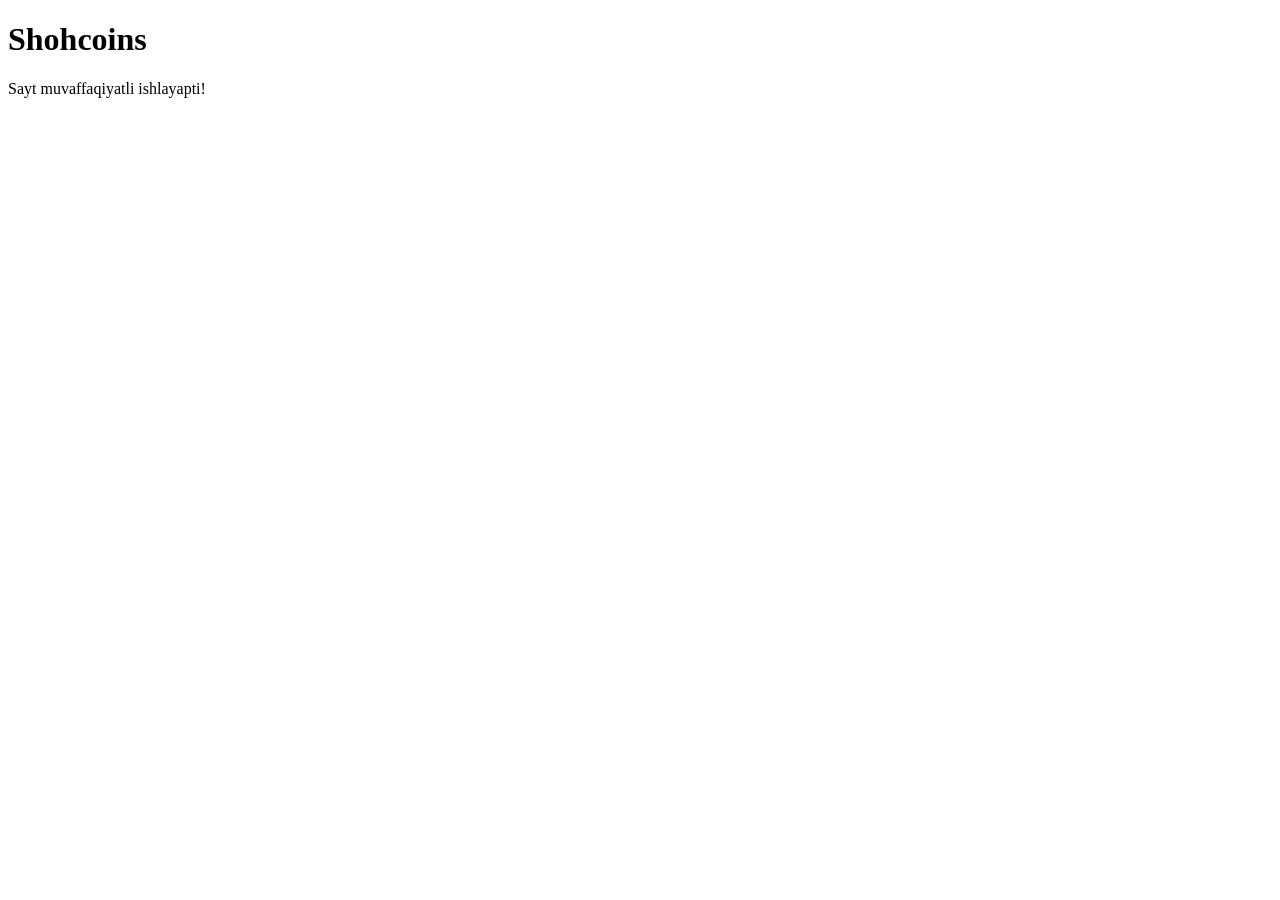
==== templates/index.html @ c984e343 "index.html" ====
<!DOCTYPE html>
<html lang="uz">
<head>
    <meta charset="UTF-8">
    <meta name="viewport" content="width=device-width, initial-scale=1.0">
    <title>Shohcoins</title>
</head>
<body>
    <h1>Shohcoins</h1>
    <p>Sayt muvaffaqiyatli ishlayapti!</p>
</body>
</html>
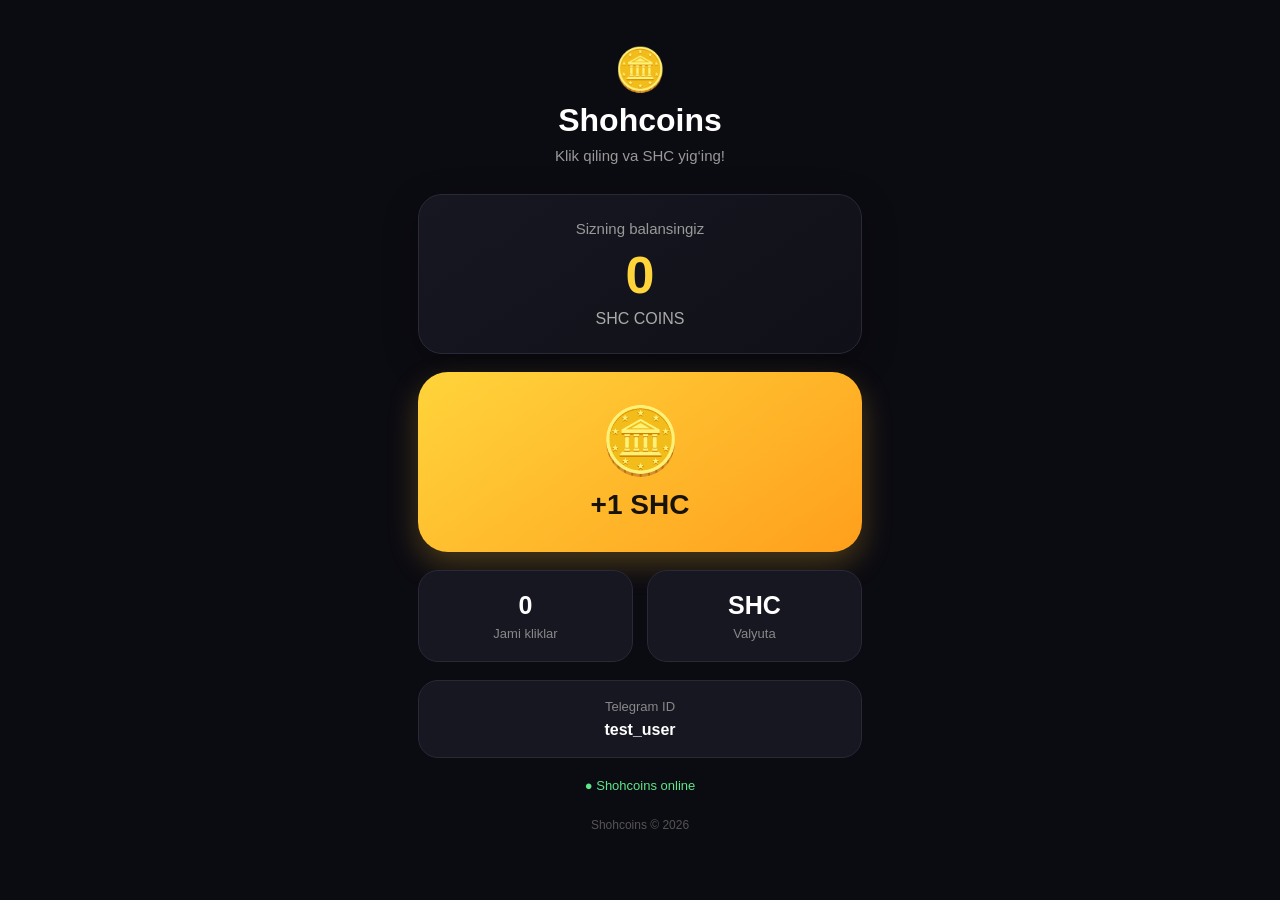
==== commit a377ea34: "index.html" ====
--- a/templates/index.html
+++ b/templates/index.html
@@ -3,10 +3,295 @@
 <head>
     <meta charset="UTF-8">
     <meta name="viewport" content="width=device-width, initial-scale=1.0">
+
     <title>Shohcoins</title>
+
+    <style>
+        * {
+            box-sizing: border-box;
+            margin: 0;
+            padding: 0;
+        }
+
+        body {
+            font-family: Arial, sans-serif;
+            min-height: 100vh;
+            background: #0b0b12;
+            color: white;
+            display: flex;
+            justify-content: center;
+        }
+
+        .container {
+            width: 100%;
+            max-width: 480px;
+            min-height: 100vh;
+            padding: 25px 18px;
+        }
+
+        .header {
+            text-align: center;
+            margin-top: 20px;
+            margin-bottom: 30px;
+        }
+
+        .logo {
+            font-size: 42px;
+            margin-bottom: 8px;
+        }
+
+        .title {
+            font-size: 32px;
+            font-weight: 800;
+        }
+
+        .subtitle {
+            color: #999;
+            margin-top: 8px;
+            font-size: 15px;
+        }
+
+        .card {
+            background: linear-gradient(145deg, #171722, #101018);
+            border: 1px solid #292938;
+            border-radius: 24px;
+            padding: 25px;
+            text-align: center;
+            margin-bottom: 18px;
+            box-shadow: 0 10px 35px rgba(0,0,0,0.3);
+        }
+
+        .balance-label {
+            color: #999;
+            font-size: 15px;
+            margin-bottom: 8px;
+        }
+
+        .balance {
+            font-size: 52px;
+            font-weight: 900;
+            color: #ffd43b;
+        }
+
+        .coin-name {
+            color: #aaa;
+            margin-top: 5px;
+        }
+
+        .click-button {
+            width: 100%;
+            height: 180px;
+            border: none;
+            border-radius: 30px;
+            background: linear-gradient(145deg, #ffd43b, #ff9f1c);
+            color: #17120a;
+            font-size: 28px;
+            font-weight: 900;
+            cursor: pointer;
+            box-shadow: 0 12px 30px rgba(255, 190, 40, 0.25);
+            transition: transform 0.1s, box-shadow 0.1s;
+            margin-bottom: 18px;
+        }
+
+        .click-button:active {
+            transform: scale(0.96);
+            box-shadow: 0 5px 15px rgba(255, 190, 40, 0.2);
+        }
+
+        .coin {
+            font-size: 65px;
+            display: block;
+            margin-bottom: 10px;
+        }
+
+        .stats {
+            display: grid;
+            grid-template-columns: 1fr 1fr;
+            gap: 14px;
+        }
+
+        .stat {
+            background: #171722;
+            border: 1px solid #292938;
+            border-radius: 20px;
+            padding: 20px 10px;
+            text-align: center;
+        }
+
+        .stat-number {
+            font-size: 25px;
+            font-weight: 800;
+            color: #fff;
+        }
+
+        .stat-label {
+            color: #888;
+            font-size: 13px;
+            margin-top: 6px;
+        }
+
+        .telegram-box {
+            margin-top: 18px;
+            background: #171722;
+            border: 1px solid #292938;
+            border-radius: 20px;
+            padding: 18px;
+            text-align: center;
+        }
+
+        .telegram-title {
+            color: #888;
+            font-size: 13px;
+            margin-bottom: 7px;
+        }
+
+        .telegram-id {
+            font-weight: bold;
+            word-break: break-all;
+        }
+
+        .status {
+            text-align: center;
+            color: #5ee68a;
+            font-size: 13px;
+            margin-top: 20px;
+        }
+
+        .footer {
+            text-align: center;
+            color: #555;
+            font-size: 12px;
+            margin-top: 25px;
+            padding-bottom: 20px;
+        }
+    </style>
 </head>
+
 <body>
-    <h1>Shohcoins</h1>
-    <p>Sayt muvaffaqiyatli ishlayapti!</p>
+
+<div class="container">
+
+    <div class="header">
+        <div class="logo">🪙</div>
+        <div class="title">Shohcoins</div>
+        <div class="subtitle">Klik qiling va SHC yig‘ing!</div>
+    </div>
+
+    <div class="card">
+        <div class="balance-label">Sizning balansingiz</div>
+
+        <div class="balance" id="balance">0</div>
+
+        <div class="coin-name">SHC COINS</div>
+    </div>
+
+    <button class="click-button" onclick="clickCoin()">
+        <span class="coin">🪙</span>
+        +1 SHC
+    </button>
+
+    <div class="stats">
+
+        <div class="stat">
+            <div class="stat-number" id="clicks">0</div>
+            <div class="stat-label">Jami kliklar</div>
+        </div>
+
+        <div class="stat">
+            <div class="stat-number">SHC</div>
+            <div class="stat-label">Valyuta</div>
+        </div>
+
+    </div>
+
+    <div class="telegram-box">
+        <div class="telegram-title">Telegram ID</div>
+        <div class="telegram-id" id="telegramId">
+            Aniqlanmoqda...
+        </div>
+    </div>
+
+    <div class="status">
+        ● Shohcoins online
+    </div>
+
+    <div class="footer">
+        Shohcoins © 2026
+    </div>
+
+</div>
+
+<script>
+
+    // Telegram ID
+    // Hozircha test uchun
+    let telegramId = "test_user";
+
+    // Sahifa ochilganda ma'lumotlarni olish
+    document.getElementById("telegramId").innerText = telegramId;
+
+    // Balans
+    let balance = 0;
+    let clicks = 0;
+
+
+    async function clickCoin() {
+
+        const button = document.querySelector(".click-button");
+
+        button.style.transform = "scale(0.96)";
+
+        setTimeout(() => {
+            button.style.transform = "scale(1)";
+        }, 100);
+
+
+        try {
+
+            const response = await fetch("/click", {
+
+                method: "POST",
+
+                headers: {
+                    "Content-Type": "application/json"
+                },
+
+                body: JSON.stringify({
+                    telegram_id: telegramId
+                })
+
+            });
+
+
+            if (!response.ok) {
+                throw new Error("Server xatosi");
+            }
+
+
+            const data = await response.json();
+
+
+            balance = data.balance;
+
+            clicks++;
+
+
+            document.getElementById("balance").innerText = balance;
+
+            document.getElementById("clicks").innerText = clicks;
+
+
+        } catch (error) {
+
+            console.error(error);
+
+            alert("Server bilan bog‘lanishda xatolik!");
+
+        }
+
+    }
+
+</script>
+
 </body>
 </html>
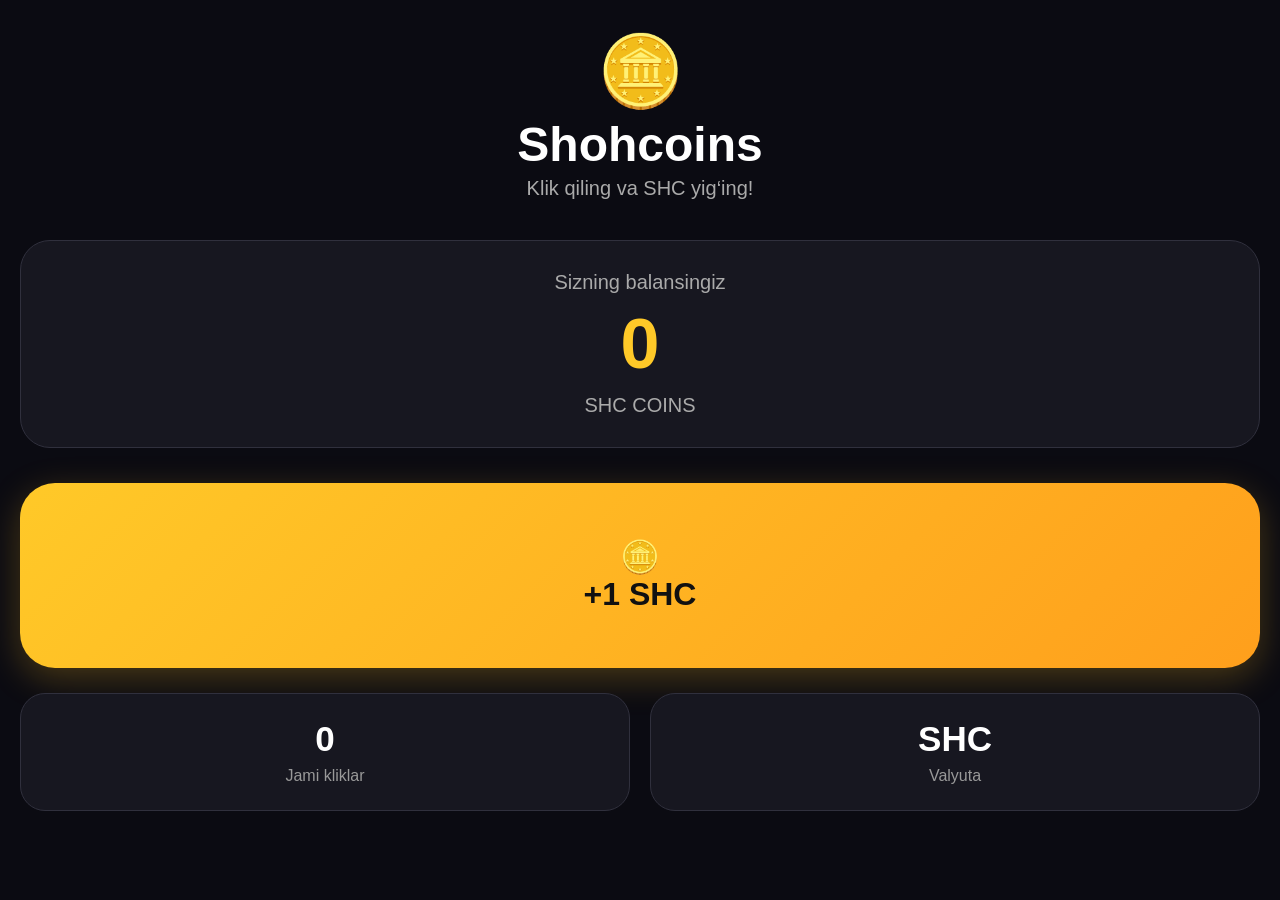
==== commit c2486e23: "index.html" ====
--- a/templates/index.html
+++ b/templates/index.html
@@ -3,295 +3,185 @@
 <head>
     <meta charset="UTF-8">
     <meta name="viewport" content="width=device-width, initial-scale=1.0">
+    <title>Shohcoins</title>
 
-    <title>Shohcoins</title>
+    <script src="https://telegram.org/js/telegram-web-app.js"></script>
 
     <style>
         * {
             box-sizing: border-box;
-            margin: 0;
-            padding: 0;
         }
 
         body {
-            font-family: Arial, sans-serif;
+            margin: 0;
             min-height: 100vh;
             background: #0b0b12;
             color: white;
-            display: flex;
-            justify-content: center;
+            font-family: Arial, sans-serif;
+            text-align: center;
+            padding: 30px 20px;
         }
 
-        .container {
-            width: 100%;
-            max-width: 480px;
-            min-height: 100vh;
-            padding: 25px 18px;
+        .coin {
+            font-size: 70px;
         }
 
-        .header {
-            text-align: center;
-            margin-top: 20px;
-            margin-bottom: 30px;
-        }
-
-        .logo {
-            font-size: 42px;
-            margin-bottom: 8px;
-        }
-
-        .title {
-            font-size: 32px;
-            font-weight: 800;
+        h1 {
+            font-size: 48px;
+            margin: 5px 0;
         }
 
         .subtitle {
-            color: #999;
-            margin-top: 8px;
-            font-size: 15px;
-        }
-
-        .card {
-            background: linear-gradient(145deg, #171722, #101018);
-            border: 1px solid #292938;
-            border-radius: 24px;
-            padding: 25px;
-            text-align: center;
-            margin-bottom: 18px;
-            box-shadow: 0 10px 35px rgba(0,0,0,0.3);
-        }
-
-        .balance-label {
-            color: #999;
-            font-size: 15px;
-            margin-bottom: 8px;
+            color: #aaa;
+            font-size: 20px;
         }
 
         .balance {
-            font-size: 52px;
-            font-weight: 900;
-            color: #ffd43b;
+            margin-top: 40px;
+            padding: 30px;
+            border-radius: 30px;
+            background: #171720;
+            border: 1px solid #30303d;
         }
 
-        .coin-name {
+        .balance-title {
             color: #aaa;
-            margin-top: 5px;
+            font-size: 20px;
         }
 
-        .click-button {
-            width: 100%;
-            height: 180px;
-            border: none;
-            border-radius: 30px;
-            background: linear-gradient(145deg, #ffd43b, #ff9f1c);
-            color: #17120a;
-            font-size: 28px;
-            font-weight: 900;
-            cursor: pointer;
-            box-shadow: 0 12px 30px rgba(255, 190, 40, 0.25);
-            transition: transform 0.1s, box-shadow 0.1s;
-            margin-bottom: 18px;
+        #balance {
+            font-size: 70px;
+            font-weight: bold;
+            color: #ffc928;
+            margin: 10px;
         }
 
-        .click-button:active {
-            transform: scale(0.96);
-            box-shadow: 0 5px 15px rgba(255, 190, 40, 0.2);
+        .click-btn {
+            width: 100%;
+            margin-top: 35px;
+            padding: 55px 20px;
+            border: none;
+            border-radius: 35px;
+            background: linear-gradient(135deg, #ffc928, #ff9f1c);
+            font-size: 32px;
+            font-weight: bold;
+            color: #111;
+            cursor: pointer;
+            box-shadow: 0 10px 35px rgba(255, 190, 30, 0.25);
         }
 
-        .coin {
-            font-size: 65px;
-            display: block;
-            margin-bottom: 10px;
+        .click-btn:active {
+            transform: scale(0.97);
         }
 
         .stats {
-            display: grid;
-            grid-template-columns: 1fr 1fr;
-            gap: 14px;
+            display: flex;
+            gap: 20px;
+            margin-top: 25px;
         }
 
         .stat {
-            background: #171722;
-            border: 1px solid #292938;
-            border-radius: 20px;
-            padding: 20px 10px;
-            text-align: center;
+            flex: 1;
+            background: #171720;
+            border: 1px solid #30303d;
+            border-radius: 25px;
+            padding: 25px 10px;
         }
 
-        .stat-number {
-            font-size: 25px;
-            font-weight: 800;
-            color: #fff;
+        .number {
+            font-size: 35px;
+            font-weight: bold;
         }
 
-        .stat-label {
-            color: #888;
-            font-size: 13px;
-            margin-top: 6px;
-        }
-
-        .telegram-box {
-            margin-top: 18px;
-            background: #171722;
-            border: 1px solid #292938;
-            border-radius: 20px;
-            padding: 18px;
-            text-align: center;
-        }
-
-        .telegram-title {
-            color: #888;
-            font-size: 13px;
-            margin-bottom: 7px;
-        }
-
-        .telegram-id {
-            font-weight: bold;
-            word-break: break-all;
-        }
-
-        .status {
-            text-align: center;
-            color: #5ee68a;
-            font-size: 13px;
-            margin-top: 20px;
-        }
-
-        .footer {
-            text-align: center;
-            color: #555;
-            font-size: 12px;
-            margin-top: 25px;
-            padding-bottom: 20px;
+        .label {
+            color: #999;
+            margin-top: 8px;
         }
     </style>
 </head>
 
 <body>
 
-<div class="container">
+    <div class="coin">🪙</div>
 
-    <div class="header">
-        <div class="logo">🪙</div>
-        <div class="title">Shohcoins</div>
-        <div class="subtitle">Klik qiling va SHC yig‘ing!</div>
+    <h1>Shohcoins</h1>
+    <div class="subtitle">Klik qiling va SHC yig‘ing!</div>
+
+    <div class="balance">
+        <div class="balance-title">Sizning balansingiz</div>
+        <div id="balance">0</div>
+        <div class="balance-title">SHC COINS</div>
     </div>
 
-    <div class="card">
-        <div class="balance-label">Sizning balansingiz</div>
-
-        <div class="balance" id="balance">0</div>
-
-        <div class="coin-name">SHC COINS</div>
-    </div>
-
-    <button class="click-button" onclick="clickCoin()">
-        <span class="coin">🪙</span>
+    <button class="click-btn" onclick="addCoin()">
+        🪙<br>
         +1 SHC
     </button>
 
     <div class="stats">
-
         <div class="stat">
-            <div class="stat-number" id="clicks">0</div>
-            <div class="stat-label">Jami kliklar</div>
+            <div class="number" id="clicks">0</div>
+            <div class="label">Jami kliklar</div>
         </div>
 
         <div class="stat">
-            <div class="stat-number">SHC</div>
-            <div class="stat-label">Valyuta</div>
-        </div>
-
-    </div>
-
-    <div class="telegram-box">
-        <div class="telegram-title">Telegram ID</div>
-        <div class="telegram-id" id="telegramId">
-            Aniqlanmoqda...
+            <div class="number">SHC</div>
+            <div class="label">Valyuta</div>
         </div>
     </div>
 
-    <div class="status">
-        ● Shohcoins online
-    </div>
+    <script>
+        const tg = window.Telegram.WebApp;
+        tg.ready();
 
-    <div class="footer">
-        Shohcoins © 2026
-    </div>
+        let telegramId = "test_user";
 
-</div>
-
-<script>
-
-    // Telegram ID
-    // Hozircha test uchun
-    let telegramId = "test_user";
-
-    // Sahifa ochilganda ma'lumotlarni olish
-    document.getElementById("telegramId").innerText = telegramId;
-
-    // Balans
-    let balance = 0;
-    let clicks = 0;
-
-
-    async function clickCoin() {
-
-        const button = document.querySelector(".click-button");
-
-        button.style.transform = "scale(0.96)";
-
-        setTimeout(() => {
-            button.style.transform = "scale(1)";
-        }, 100);
-
-
-        try {
-
-            const response = await fetch("/click", {
-
-                method: "POST",
-
-                headers: {
-                    "Content-Type": "application/json"
-                },
-
-                body: JSON.stringify({
-                    telegram_id: telegramId
-                })
-
-            });
-
-
-            if (!response.ok) {
-                throw new Error("Server xatosi");
-            }
-
-
-            const data = await response.json();
-
-
-            balance = data.balance;
-
-            clicks++;
-
-
-            document.getElementById("balance").innerText = balance;
-
-            document.getElementById("clicks").innerText = clicks;
-
-
-        } catch (error) {
-
-            console.error(error);
-
-            alert("Server bilan bog‘lanishda xatolik!");
-
+        if (tg.initDataUnsafe &&
+            tg.initDataUnsafe.user &&
+            tg.initDataUnsafe.user.id) {
+            telegramId = String(tg.initDataUnsafe.user.id);
         }
 
-    }
+        async function loadUser() {
+            try {
+                const response = await fetch(
+                    "/user?telegram_id=" + encodeURIComponent(telegramId)
+                );
 
-</script>
+                const data = await response.json();
+
+                document.getElementById("balance").textContent = data.balance;
+                document.getElementById("clicks").textContent = data.clicks;
+
+            } catch (error) {
+                console.log("User yuklashda xato:", error);
+            }
+        }
+
+        async function addCoin() {
+            try {
+                const response = await fetch("/click", {
+                    method: "POST",
+                    headers: {
+                        "Content-Type": "application/json"
+                    },
+                    body: JSON.stringify({
+                        telegram_id: telegramId
+                    })
+                });
+
+                const data = await response.json();
+
+                document.getElementById("balance").textContent = data.balance;
+                document.getElementById("clicks").textContent = data.clicks;
+
+            } catch (error) {
+                console.log("Klik xatosi:", error);
+            }
+        }
+
+        loadUser();
+    </script>
 
 </body>
 </html>
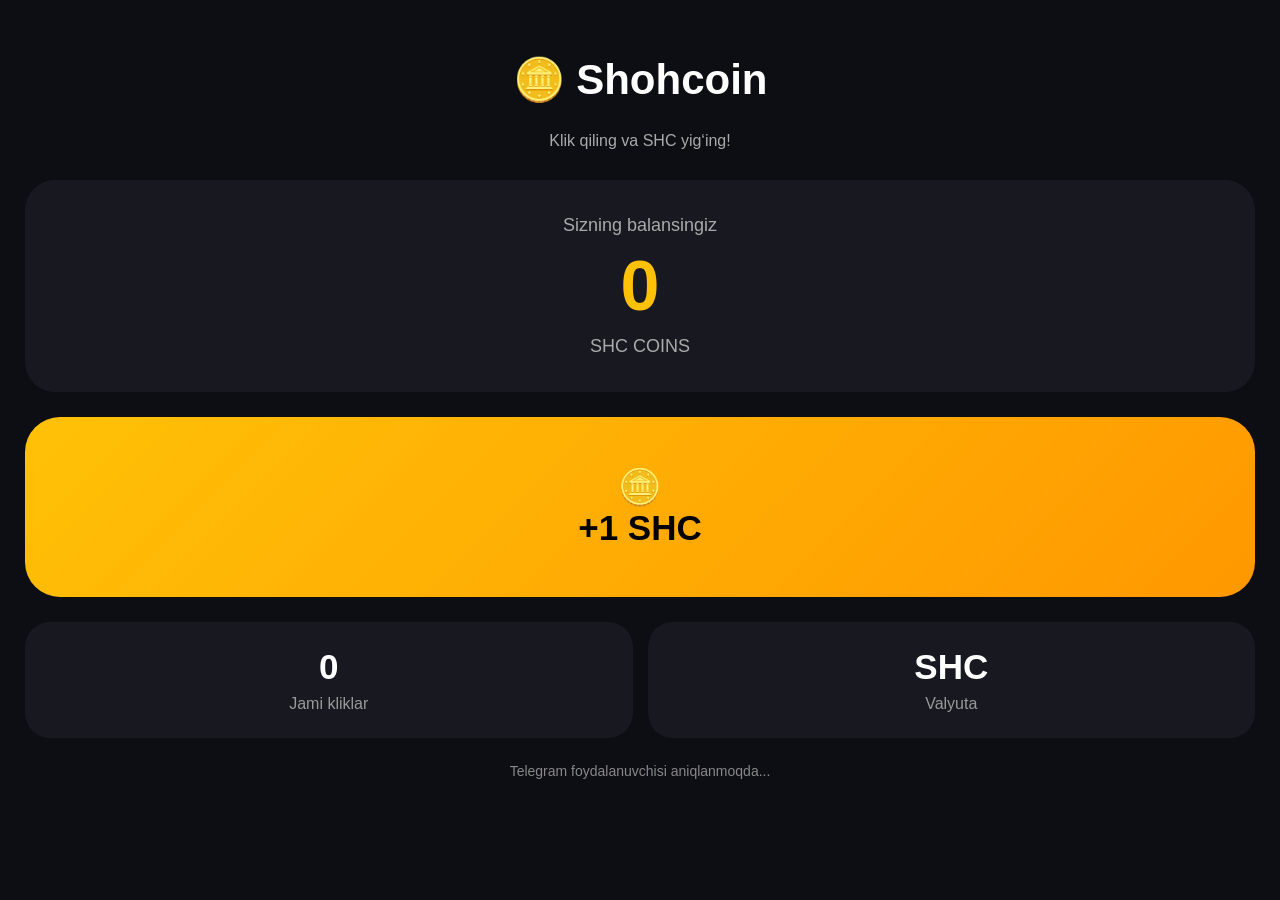
==== commit 2e9a7bb3: "index.html" ====
--- a/templates/index.html
+++ b/templates/index.html
@@ -3,89 +3,69 @@
 <head>
     <meta charset="UTF-8">
     <meta name="viewport" content="width=device-width, initial-scale=1.0">
-    <title>Shohcoins</title>
-
+    <title>Shohcoin</title>
     <script src="https://telegram.org/js/telegram-web-app.js"></script>
 
     <style>
-        * {
-            box-sizing: border-box;
-        }
-
         body {
             margin: 0;
-            min-height: 100vh;
-            background: #0b0b12;
+            padding: 25px;
+            background: #0d0d14;
             color: white;
             font-family: Arial, sans-serif;
             text-align: center;
-            padding: 30px 20px;
-        }
-
-        .coin {
-            font-size: 70px;
         }
 
         h1 {
-            font-size: 48px;
-            margin: 5px 0;
+            font-size: 42px;
+            margin-top: 30px;
         }
 
         .subtitle {
             color: #aaa;
-            font-size: 20px;
+            margin-bottom: 30px;
         }
 
         .balance {
-            margin-top: 40px;
-            padding: 30px;
+            background: #181820;
             border-radius: 30px;
-            background: #171720;
-            border: 1px solid #30303d;
-        }
-
-        .balance-title {
+            padding: 35px 15px;
+            margin-bottom: 25px;
+        }
+
+        .title {
             color: #aaa;
-            font-size: 20px;
+            font-size: 18px;
         }
 
         #balance {
+            color: #ffc107;
             font-size: 70px;
             font-weight: bold;
-            color: #ffc928;
             margin: 10px;
         }
 
-        .click-btn {
+        .click {
             width: 100%;
-            margin-top: 35px;
-            padding: 55px 20px;
-            border: none;
+            height: 180px;
+            border: 0;
             border-radius: 35px;
-            background: linear-gradient(135deg, #ffc928, #ff9f1c);
-            font-size: 32px;
+            background: linear-gradient(135deg, #ffc107, #ff9800);
+            font-size: 35px;
             font-weight: bold;
-            color: #111;
-            cursor: pointer;
-            box-shadow: 0 10px 35px rgba(255, 190, 30, 0.25);
-        }
-
-        .click-btn:active {
-            transform: scale(0.97);
         }
 
         .stats {
+            margin-top: 25px;
             display: flex;
-            gap: 20px;
-            margin-top: 25px;
+            gap: 15px;
         }
 
         .stat {
             flex: 1;
-            background: #171720;
-            border: 1px solid #30303d;
+            background: #181820;
             border-radius: 25px;
-            padding: 25px 10px;
+            padding: 25px 5px;
         }
 
         .number {
@@ -97,28 +77,41 @@
             color: #999;
             margin-top: 8px;
         }
+
+        #user {
+            margin-top: 25px;
+            color: #888;
+            font-size: 14px;
+            word-break: break-all;
+        }
+
+        #error {
+            color: #ff5555;
+            margin-top: 15px;
+        }
     </style>
 </head>
 
 <body>
 
-    <div class="coin">🪙</div>
-
-    <h1>Shohcoins</h1>
-    <div class="subtitle">Klik qiling va SHC yig‘ing!</div>
+    <h1>🪙 Shohcoin</h1>
+
+    <div class="subtitle">
+        Klik qiling va SHC yig‘ing!
+    </div>
 
     <div class="balance">
-        <div class="balance-title">Sizning balansingiz</div>
+        <div class="title">Sizning balansingiz</div>
         <div id="balance">0</div>
-        <div class="balance-title">SHC COINS</div>
+        <div class="title">SHC COINS</div>
     </div>
 
-    <button class="click-btn" onclick="addCoin()">
-        🪙<br>
-        +1 SHC
+    <button class="click" onclick="addCoin()">
+        🪙<br>+1 SHC
     </button>
 
     <div class="stats">
+
         <div class="stat">
             <div class="number" id="clicks">0</div>
             <div class="label">Jami kliklar</div>
@@ -128,60 +121,112 @@
             <div class="number">SHC</div>
             <div class="label">Valyuta</div>
         </div>
+
     </div>
 
-    <script>
-        const tg = window.Telegram.WebApp;
-        tg.ready();
-
-        let telegramId = "test_user";
-
-        if (tg.initDataUnsafe &&
-            tg.initDataUnsafe.user &&
-            tg.initDataUnsafe.user.id) {
-            telegramId = String(tg.initDataUnsafe.user.id);
-        }
-
-        async function loadUser() {
-            try {
-                const response = await fetch(
-                    "/user?telegram_id=" + encodeURIComponent(telegramId)
-                );
-
-                const data = await response.json();
-
-                document.getElementById("balance").textContent = data.balance;
-                document.getElementById("clicks").textContent = data.clicks;
-
-            } catch (error) {
-                console.log("User yuklashda xato:", error);
+    <div id="user">Telegram foydalanuvchisi aniqlanmoqda...</div>
+
+    <div id="error"></div>
+
+
+<script>
+
+const tg = window.Telegram.WebApp;
+
+tg.ready();
+tg.expand();
+
+const initData = tg.initData;
+
+
+async function authenticate() {
+
+    if (!initData) {
+        document.getElementById("error").innerText =
+            "Saytni Telegram bot ichidan oching.";
+        return false;
+    }
+
+    try {
+
+        const response = await fetch("/auth", {
+            method: "POST",
+
+            headers: {
+                "Content-Type": "application/json"
+            },
+
+            body: JSON.stringify({
+                initData: initData
+            })
+        });
+
+        const data = await response.json();
+
+        if (!response.ok) {
+            document.getElementById("error").innerText =
+                data.error || "Telegram autentifikatsiya xatosi";
+            return false;
+        }
+
+        document.getElementById("user").innerText =
+            "Telegram ID: " + data.telegram_id;
+
+        document.getElementById("balance").innerText =
+            data.balance;
+
+        document.getElementById("clicks").innerText =
+            data.clicks;
+
+        return true;
+
+    } catch (error) {
+
+        document.getElementById("error").innerText =
+            "Server bilan aloqa xatosi";
+
+        return false;
+    }
+}
+
+
+async function addCoin() {
+
+    try {
+
+        const response = await fetch("/click", {
+            method: "POST",
+
+            headers: {
+                "Content-Type": "application/json"
             }
-        }
-
-        async function addCoin() {
-            try {
-                const response = await fetch("/click", {
-                    method: "POST",
-                    headers: {
-                        "Content-Type": "application/json"
-                    },
-                    body: JSON.stringify({
-                        telegram_id: telegramId
-                    })
-                });
-
-                const data = await response.json();
-
-                document.getElementById("balance").textContent = data.balance;
-                document.getElementById("clicks").textContent = data.clicks;
-
-            } catch (error) {
-                console.log("Klik xatosi:", error);
-            }
-        }
-
-        loadUser();
-    </script>
+        });
+
+        const data = await response.json();
+
+        if (!response.ok) {
+            document.getElementById("error").innerText =
+                data.error || "Xatolik";
+            return;
+        }
+
+        document.getElementById("balance").innerText =
+            data.balance;
+
+        document.getElementById("clicks").innerText =
+            data.clicks;
+
+    } catch (error) {
+
+        document.getElementById("error").innerText =
+            "Klikda xatolik";
+    }
+}
+
+
+authenticate();
+
+</script>
 
 </body>
 </html>
